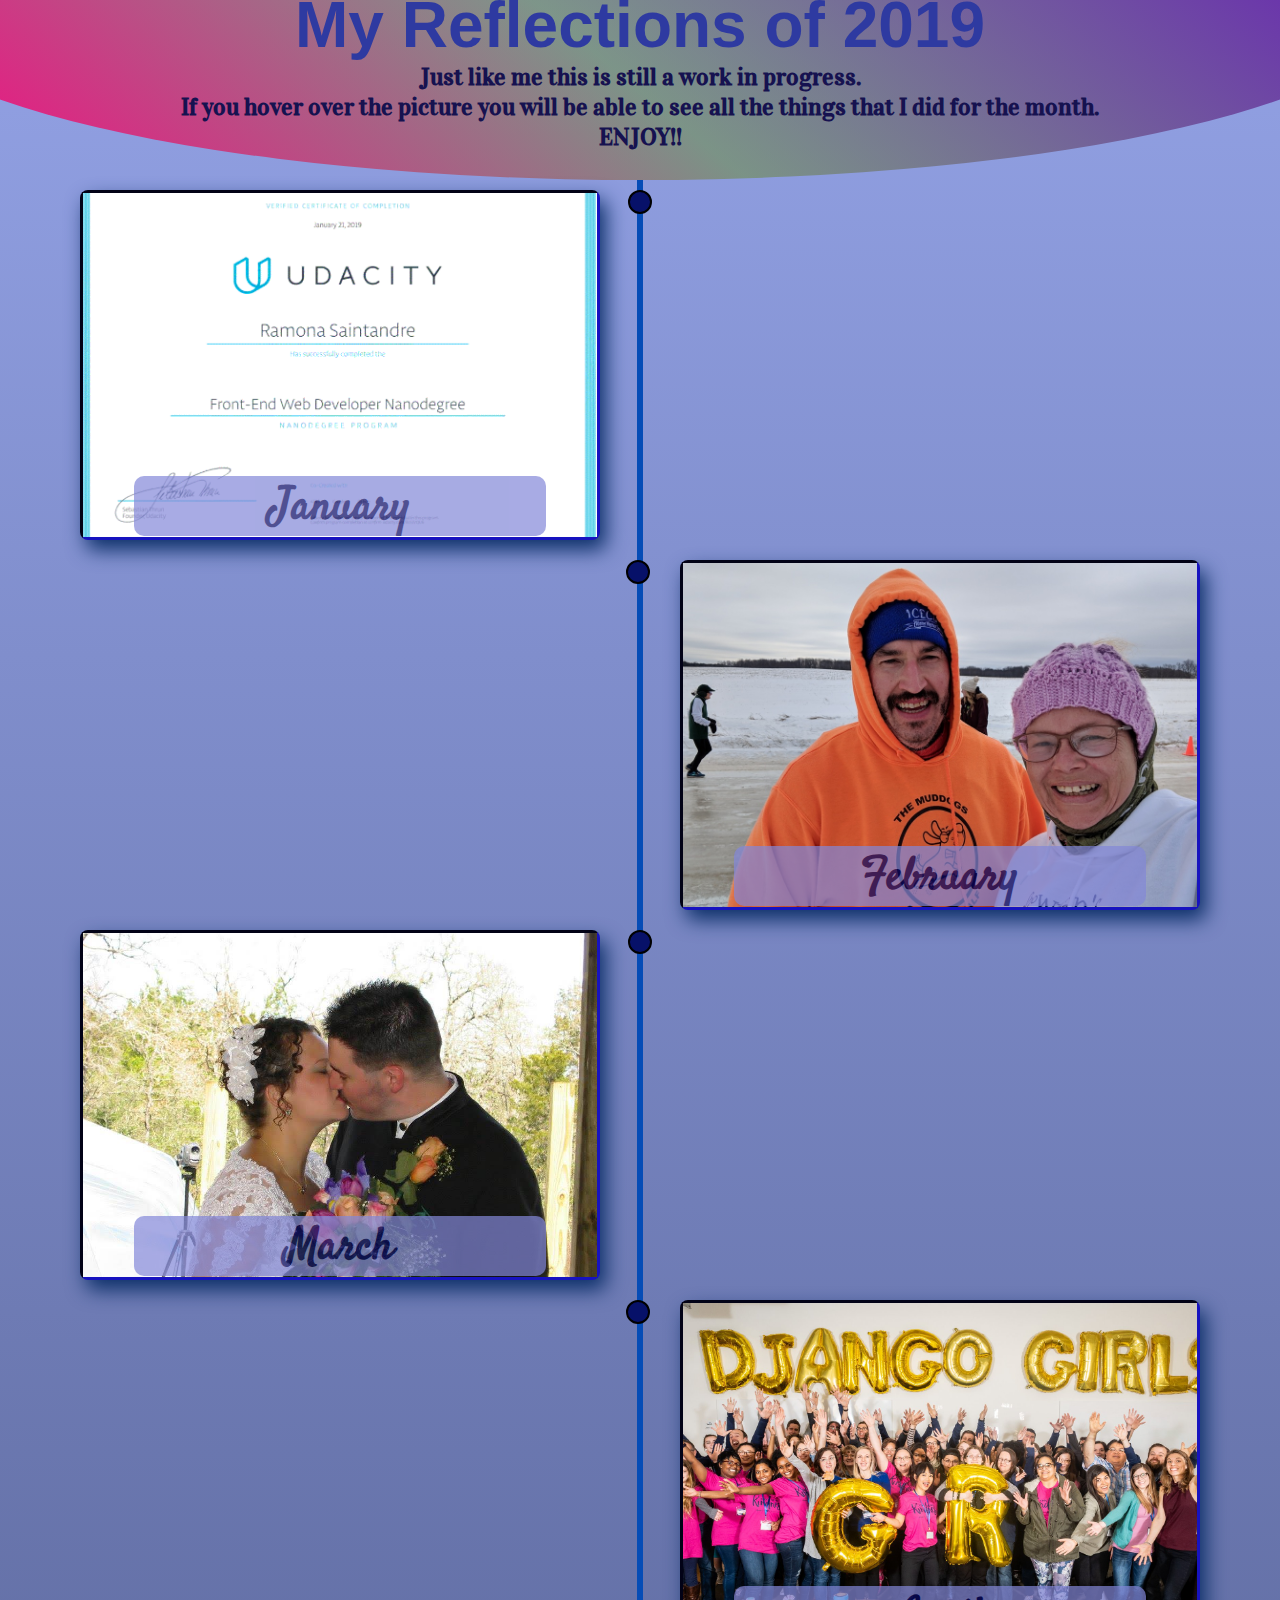
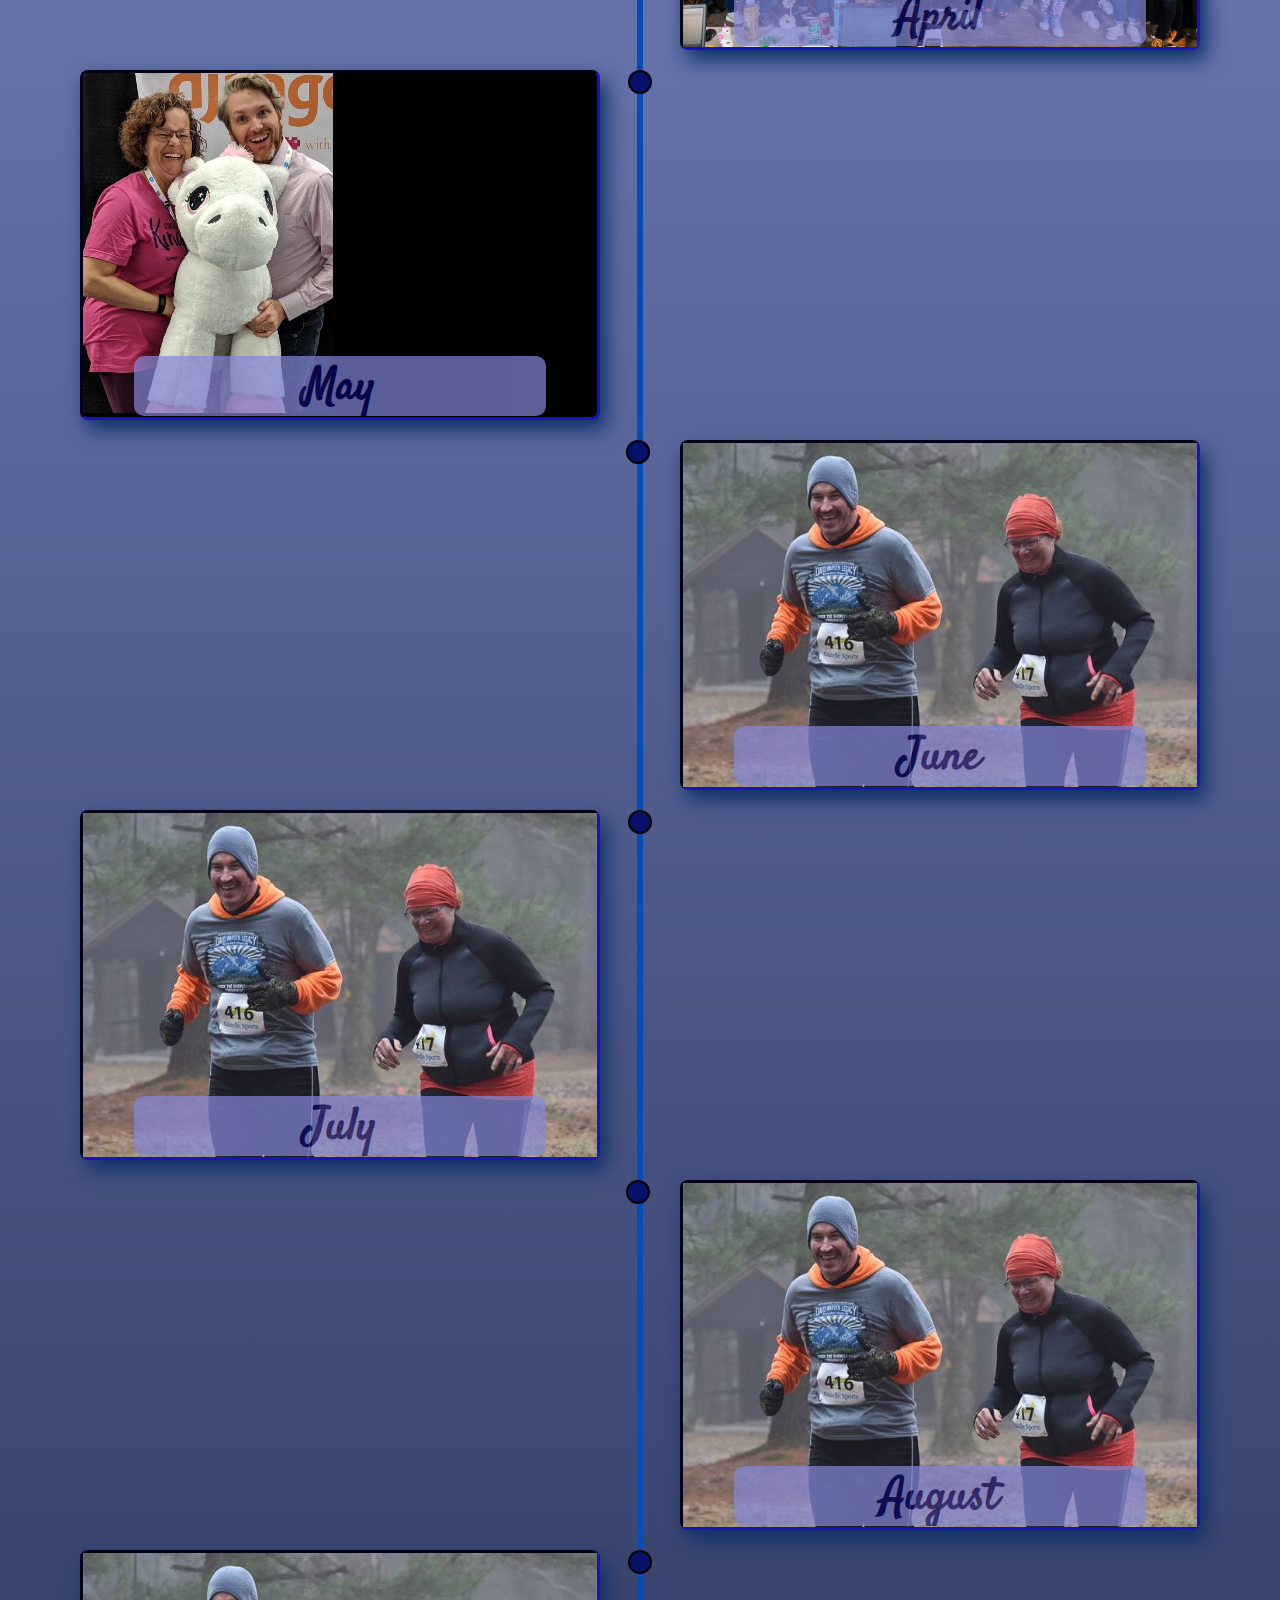
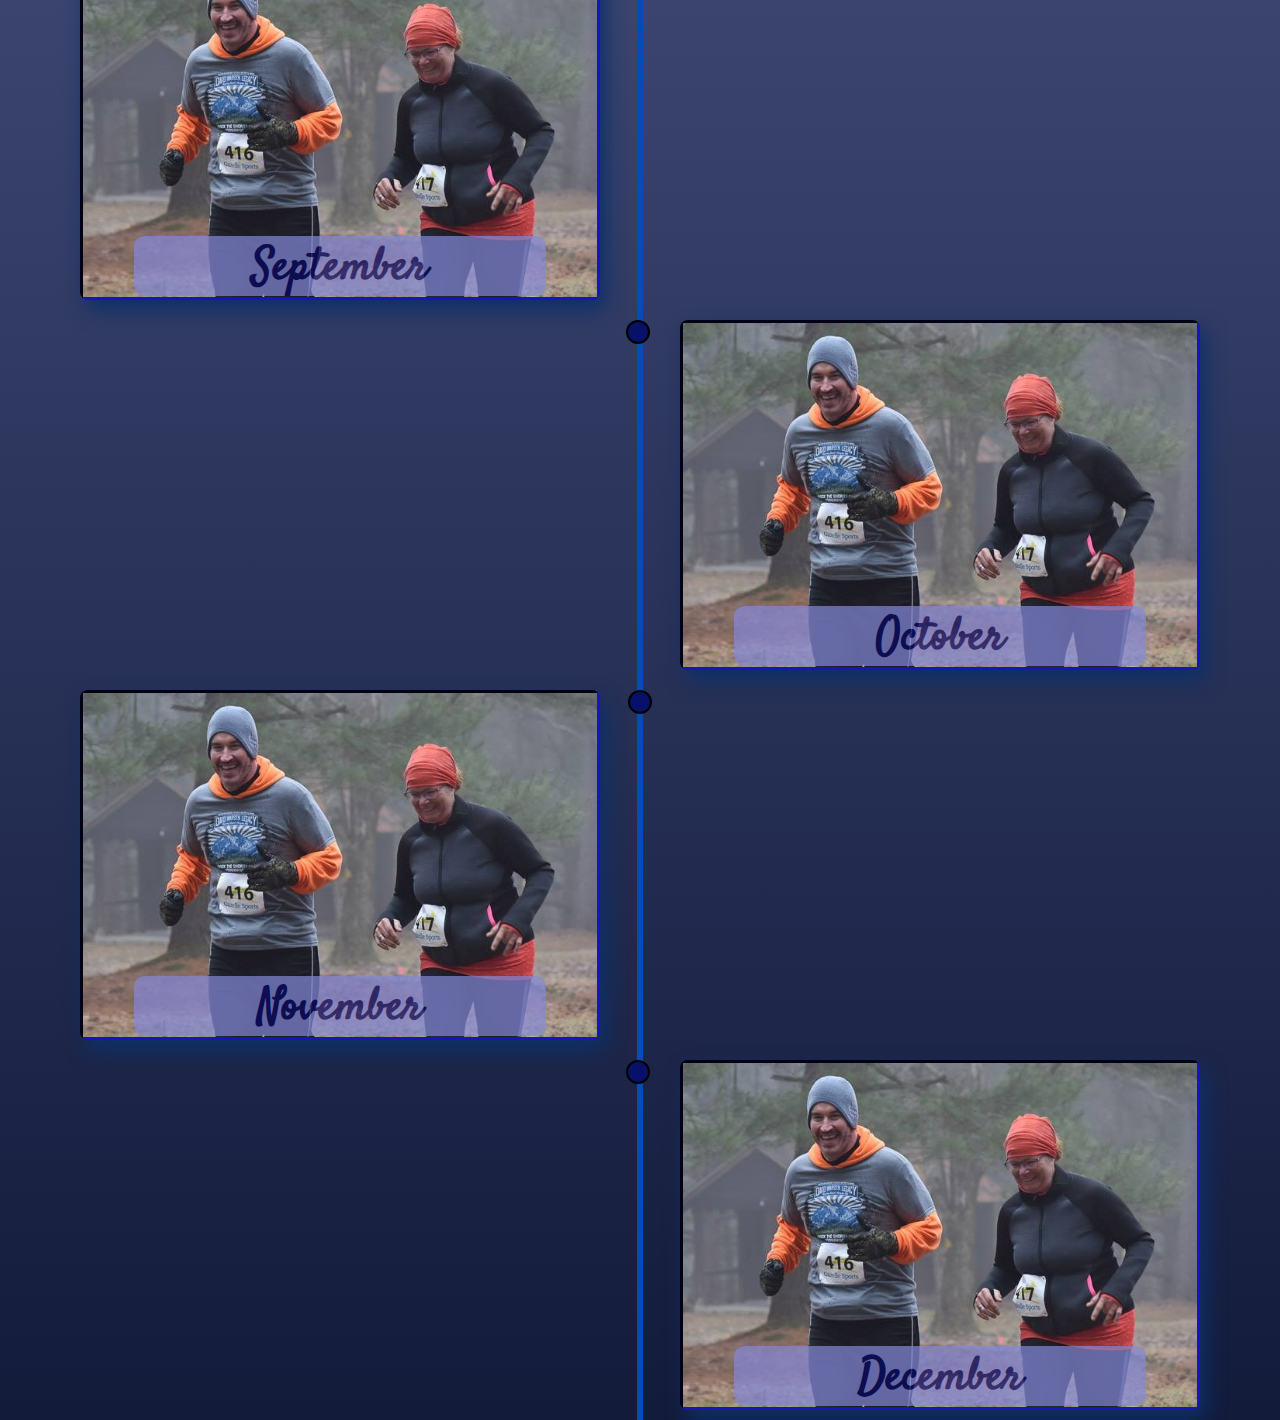
==== index.html @ 37e397d7 "added content thru mar, need to fix apr pic" ====
<!-- [CSS Timeline Design Tutorial csPoint](https://www.youtube.com/watch?v=Qz7tTywxoKM&feature=youtu.be&fbclid=IwAR1IthT26tjZKd-h116HShDqDt3ws7VbaL0emSIE6ZbVCEqi2fQOdbvrdcQ) 
[CSS Vertical Timeline Design | csPoint CSS Advanced Tutorial](https://www.youtube.com/watch?v=UzDi6QUYToE&feature=youtu.be&fbclid=IwAR2xh8fnI15J9OwI0dMhwOiLgCuE2OzXySvThI47Xkf0E3G3nwIlcS7JdDw)
[FCC timeline](https://guide.freecodecamp.org/javascript/tutorials/how-to-create-a-countdown-timer/)
[How TO - Timeline ](https://www.w3schools.com/howto/howto_css_timeline.asp)-->

<!DOCTYPE html>
<html lang="en">

<head>
    <meta charset="UTF-8">
    <meta name="viewport" content="width=device-width, initial-scale=1.0">
    <meta http-equiv="X-UA-Compatible" content="ie=edge">
    <link rel="stylesheet" href="style.css">
    <link href="https://fonts.googleapis.com/css?family=Abril+Fatface:regular" rel="stylesheet" /> <!-- Header/Title-->
    <link href="https://fonts.googleapis.com/css?family=Vidaloka:regular" rel="stylesheet" /> <!-- H2-->
    <link href="https://fonts.googleapis.com/css?family=Satisfy:regular" rel="stylesheet" /> <!-- paragraph body-->


    <title>Reflections of 2019</title>
</head>
<body>
    
    
        <section class='hdr'>
            <div class="hdr-cont">
            <h1>My Reflections of 2019</h1>
            <p>Just like me this is still a work in progress.<br>
            If you hover over the picture you will be able to see all the things that I did for the month. <br>
        ENJOY!!</p>
        </div> 
        </section>               
    

            


    <div class="timeline-container">
        <!-- timeline container-->

        <!-- january card -->
        <div class="left container">            
               
                <div class="box">
                    <div class="imgBox">
                        <img src="/images/udacityFENDnanodegree.GIF" alt="Udacity Nanodegree">
                    </div>
                    <div class="content">
                        <h2>January</h2><br>
                        <p class="details"> Started the year off with the coldest 10k I ever ran. <br>
                        Ended the month as a Udacity FEND Nanodegree recipient. </p>
                        <ul class="meetups">
                            <h3>Meetups</h3><br>
                            <li>Basic JS</li>
                            <li>Basic JS pt 2</li>
                            <li>Practical JavaScript machine learning</li>
                        </ul>
                    </div>
                </div>
            
        </div>


        <!-- February -->
        <div class="right container">
            <div class="box">
                <div class="imgBox">
                    <img src="/images/snowman2019.jpg" alt="snowman2019">
                </div>
                <div class="content">
                    <h2>February</h2>
                    <p class="details"> Got another 10k in this month. Training to complete my first marathon in 2020.
                        I also interviewed for a Udacity mentor position.
                        The weather was really bad up here. <br><br>
                        Kids actually went two weeks with no school. 
                        Which also meant that most of the meetups for the months, were also canceled.
                        Did give me some time to wind down, and start reflecting on what my next steps are since graduating Udacity.
                    </p>
                    <ul class="meetups">
                        <h3>Meetups</h3>
                        
                        
                    </ul>
                </div>
            </div>           
        </div>

        <!-- March container -->
        <div class="left container">
            <div class="box">
                <div class="imgBox">
                    <img src="/images/15years.jpg" alt="wedding pic">
                </div>
                <div class="content">
                    <h2>March</h2>
                    <p class="details"> Celebrating 15 years of marriage with a total, awesome and very patient man.
                        After doing a career seminar with Udacity on Developer Advocacy. 
                        I have decided that this is the career path that I am wanting to take. 
                        Did some research on this during the month of March, so that I could create a game plan.
                    </p>
                    <ul class="meetups">
                        <h3>Meetups</h3>
                        <li>Intermediate Git (Code with US)</li>
                        <li>Problem Solving in Software</li>
                        <li>How to get a developer job</li>
                        <li>Intro to Frontend Development ITC at Grand Circus</li>
                    </ul>
                </div>
            </div>         
        </div>

        <!-- April -->
        <div class="right container">
            <div class="box">
                <div class="imgBox">
                    <img src="/images/djangogirls2019 (1).jpg" alt="djangogirls 2019">
                </div>
                <div class="content">
                    <h2>April</h2>
                    <p class="details"> Lorem, ipsum dolor sit amet consectetur adipisicing elit. Nostrum quis hic
                        necessitatibus asperiores distinctio ab quod, ipsum debitis modi alias?</p>
                    <ul class="meetups">
                        <h3>Meetups</h3>
                        <li></li>
                        <li></li>
                        <li></li>
                    </ul>
                </div>
            </div>         
        </div>


        <!-- May -->
        <div class="left container">
            <div class="box">
                <div class="imgBox">
                    <img src="/images/pycon2019 (2).jpg" style ="width:250px; height:340px;align-items:center;" alt="Pycon 2019">
                </div>
                <div class="content">
                    <h2>May</h2>
                    <p class="details"> Lorem, ipsum dolor sit amet consectetur adipisicing elit. Nostrum quis hic
                        necessitatibus asperiores distinctio ab quod, ipsum debitis modi alias?</p>
                    <ul class="meetups">
                        <h3>Meetups</h3>
                        <li></li>
                        <li></li>
                        <li></li>
                    </ul>
                </div>
            </div>         
        </div>

        <!-- June -->

        <div class="right container">
            <div class="box">
                <div class="imgBox">
                    <img src="/images/yankeesprings2019.jpg" alt="">
                </div>
                <div class="content">
                    <h2>June</h2>
                    <p class="details"> Lorem, ipsum dolor sit amet consectetur adipisicing elit. Nostrum quis hic
                        necessitatibus asperiores distinctio ab quod, ipsum debitis modi alias?</p>
                    <ul class="meetups">
                        <h3>Meetups</h3>
                        <li></li>
                        <li></li>
                        <li></li>
                    </ul>
                </div>
            </div>         
        </div>

        <!-- July -->
        <div class="left container">
            <div class="box">
                <div class="imgBox">
                    <img src="/images/yankeesprings2019.jpg" alt="">
                </div>
                <div class="content">
                    <h2>July</h2>
                    <p class="details"> Lorem, ipsum dolor sit amet consectetur adipisicing elit. Nostrum quis hic
                        necessitatibus asperiores distinctio ab quod, ipsum debitis modi alias?</p>
                    <ul class="meetups">
                        <h3>Meetups</h3>
                        <li></li>
                        <li></li>
                        <li></li>
                    </ul>
                </div>
            </div>         
        </div>

        <!-- Aug -->
        <div class="right container">
            <div class="box">
                <div class="imgBox">
                    <img src="/images/yankeesprings2019.jpg" alt="">
                </div>
                <div class="content">
                    <h2>August</h2>
                    <p class="details"> Lorem, ipsum dolor sit amet consectetur adipisicing elit. Nostrum quis hic
                        necessitatibus asperiores distinctio ab quod, ipsum debitis modi alias?</p>
                    <ul class="meetups">
                        <h3>Meetups</h3>
                        <li></li>
                        <li></li>
                        <li></li>
                    </ul>
                </div>
            </div>         
        </div>

        <!-- September -->
        <div class="left container">
            <div class="box">
                <div class="imgBox">
                    <img src="/images/yankeesprings2019.jpg" alt="">
                </div>
                <div class="content">
                    <h2>September</h2>
                    <p class="details"> Lorem, ipsum dolor sit amet consectetur adipisicing elit. Nostrum quis hic
                        necessitatibus asperiores distinctio ab quod, ipsum debitis modi alias?</p>
                    <ul class="meetups">
                        <h3>Meetups</h3>
                        <li></li>
                        <li></li>
                        <li></li>
                    </ul>
                </div>
            </div>         
        </div>

        <!-- October -->
        <div class="right container">
            <div class="box">
                <div class="imgBox">
                    <img src="/images/yankeesprings2019.jpg" alt="">
                </div>
                <div class="content">
                    <h2>October</h2>
                    <p class="details"> Lorem, ipsum dolor sit amet consectetur adipisicing elit. Nostrum quis hic
                        necessitatibus asperiores distinctio ab quod, ipsum debitis modi alias?</p>
                    <ul class="meetups">
                        <h3>Meetups</h3>
                        <li></li>
                        <li></li>
                        <li></li>
                    </ul>
                </div>
            </div>         
        </div>

        <!-- November -->
        <div class="left container">
            <div class="box">
                <div class="imgBox">
                    <img src="/images/yankeesprings2019.jpg" alt="">
                </div>
                <div class="content">
                    <h2>November</h2>
                    <p class="details"> Lorem, ipsum dolor sit amet consectetur adipisicing elit. Nostrum quis hic
                        necessitatibus asperiores distinctio ab quod, ipsum debitis modi alias?</p>
                    <ul class="meetups">
                        <h3>Meetups</h3>
                        <li></li>
                        <li></li>
                        <li></li>
                    </ul>
                </div>
            </div>         
        </div>

        <!-- December -->

        <div class="right container">
            <div class="box">
                <div class="imgBox">
                    <img src="/images/yankeesprings2019.jpg" alt="">
                </div>
                <div class="content">
                    <h2>December</h2>
                    <p class="details"> Lorem, ipsum dolor sit amet consectetur adipisicing elit. Nostrum quis hic
                        necessitatibus asperiores distinctio ab quod, ipsum debitis modi alias?</p>
                    <ul class="meetups">
                        <h3>Meetups</h3>
                        <li></li>
                        <li></li>
                        <li></li>
                    </ul>
                </div>
            </div>         
        </div>

    </div> <!-- container closing -->

</body>

</html>
---- style.css ----
* {
  box-sizing: border-box;
  margin: 0;
  padding: 0;
  font-family: sans-serif;
}

body {
  height: 100%;
  background-color: #121361;
  background-image: repeating-linear-gradient(rgb(146, 161, 228), rgb(19, 27, 59));
}


section {
  position: relative;
  width: 100%;
  height: 20vh;
  display: flex;
  justify-content: center;
  align-items: center;
  overflow: hidden;
}

section::before {
  content: '';
  position: absolute;
  top: 0;
  left: 0;
  width: 100%;
  height: 100%;
  background: linear-gradient(45deg, #ff0081, #6827, #6827b0);
  border-radius: 0 0 50% 50%/0 0 100% 100%;
  transform: scaleX(1.2);
}

section .hdr-cont {
  position: relative;
  z-index: 1;
  margin: 0 auto;
  text-align: center;

}

section .hdr-cont h1 {
  margin: 0;
  margin-top: 20px;
  padding: 0;
  color: rgb(46, 58, 161);
  font-size: 4em;
}

section .hdr-cont p {
  COLOR: rgb(22, 18, 80);
  padding-bottom: 60px;
  font-size: 1.5rem;
  font-family: 'Vidaloka', sans-serif;
  text-align: center;  
 font-weight: bolder;
}

h1 {
  font-family: "Abril", sans-serif;
  color: rgb(99, 106, 128);
  font-size: 5rem;
}

h2 {
  font-family: "Satisfy", sans-serif;
  text-align: center;
  font-size: 3rem;
  color: rgb(7, 7, 100);
}

h3 {
  font-family: "Vidaloka", sans-serif;
  font-size: 2rem;
  text-align: center;
  color: rgb(7, 7, 100);
}

li {
  font-family: "Vidaloka", sans-serif;
  font-size: 1.2rem;
  text-decoration: none;
  list-style: none;
  text-align: center;
  color: rgb(36, 36, 126);
}

.timeline-container {
  position: relative;
  max-width: 1200px;
  margin: 0 auto;
  /* top: 1em; */
}

.timeline-container::after {
  content: '';
  position: absolute;
  width: 6px;
  background-color: rgb(5, 76, 182);
  top: 0;
  bottom: 0;
  left: 50%;
  margin-left: -3px;
}

/* Container around content */
.container {
  padding: 10px 40px;
  position: relative;
  background-color: inherit;
  width: 50%;
  display: flex;
}

/* The circles on the timeline */
.container::after {
  content: '';
  position: absolute;
  width: 20px;
  height: 20px;
  right: -12px;
  background-color: rgb(7, 17, 105);
  border: 4px solid #FF9F55;
  top: 10px;
  border-radius: 50%;
  z-index: 1;
  border: 2px solid black;
}

/* Place the container to the left */
.left {
  left: 0;
}

/* Place the container to the right */
.right {
  left: 50%;

}

/* Fix the circle for containers on the right side */

.right::after {
  left: -14px;
}


/* configuring the box popup */
.box {
  position: relative;
  width: 550px;
  height: 350px;
  background: #000;
  box-shadow: 6px 10px 20px #0d3069;
  border: 3px solid rgb(13, 11, 107);
  border-radius: 8px;
  border-style: inset;
}

.box .imgBox {
  position: relative;
  top: 0;
  left: 0;
  width: 100%;
  height: 100%;
}

.box .imgBox img {
  position: relative;
  top: 0;
  left: 0;
  width: 100%;
  height: 100%;
  object-fit: cover;
  transition: 0.5s;

}

.box:hover .imgBox img {
  opacity: 0;

}

.box .content {
  position: absolute;
  bottom: 1px;
  left: 10%;

  width: 80%;
  height: 60px;
  background: rgb(131, 136, 216);
  transition: 0.5s;
  overflow: hidden;
  box-sizing: border-box;
  border-radius: 10px;
  opacity: .7;
}

.box:hover .content {
  height: 100%;
  width: 100%;
  bottom: 0;
  left: 0;
}

.box .content h3 {
  margin: 0;
  padding: 0;
  font-size: 25px;
  text-align: center;
  font-size: 2rem;
}

.box .content h2 {
  margin: 0;
  padding: 0;
  font-size: 45px;
  text-align: center;
}

.box .content p {
  margin: 3px 10px 0 7px;
  padding: 0;
  opacity: 0;
  /* transition: 0,5s; */
  text-align: justify;
  text-align: center;
  font-size:20px;
}


.box:hover .content p {
  opacity: 1;
  transition-delay: 0.5s;
  font-family: "Vidaloka", sans-serif;
  font-size: 1.2rem; 
  text-align: center;
  color: rgb(36, 36, 126);

}

/* media queries */
@media(max-width:667px) {
  .timeline-container {
    width: 100%;
  }

  .timeline-container::after {
    top: -18px;
    left: 15px;
    background-color: rgb(175, 211, 46);
  }

  .container::after {
    top: -14px;
    left: 16px;
  }

  section {
    position: relative;
    width: 100%;
    height: 25vh;
    display: flex;
    justify-content: center;
    align-items: center;
    overflow: hidden;
  }
  section .hdr-cont h1 {
    margin-top:0;
    padding: 0;
    color: rgb(46, 58, 161);
    font-size: 15px;
    
  }

  section .hdr-cont p {
    COLOR: rgb(22, 18, 80);
    padding-bottom: 60px;
    font-size: .5em;
    font-family: 'Satify', sans-serif;
    text-align: center;
  }

  .box {
    position: relative;
    width: 550px;
    height: 350px;
    background: #000;
    box-shadow: 6px 10px 20px #0d3069;
    border: 3px solid rgb(11, 221, 74);
    border-radius: 8px;
    border-style: inset;
  }

  .box .imgBox {
    position: relative;
    top: 0;
    left: 0;
    width: 100%;
    height: 100%;
  }
}
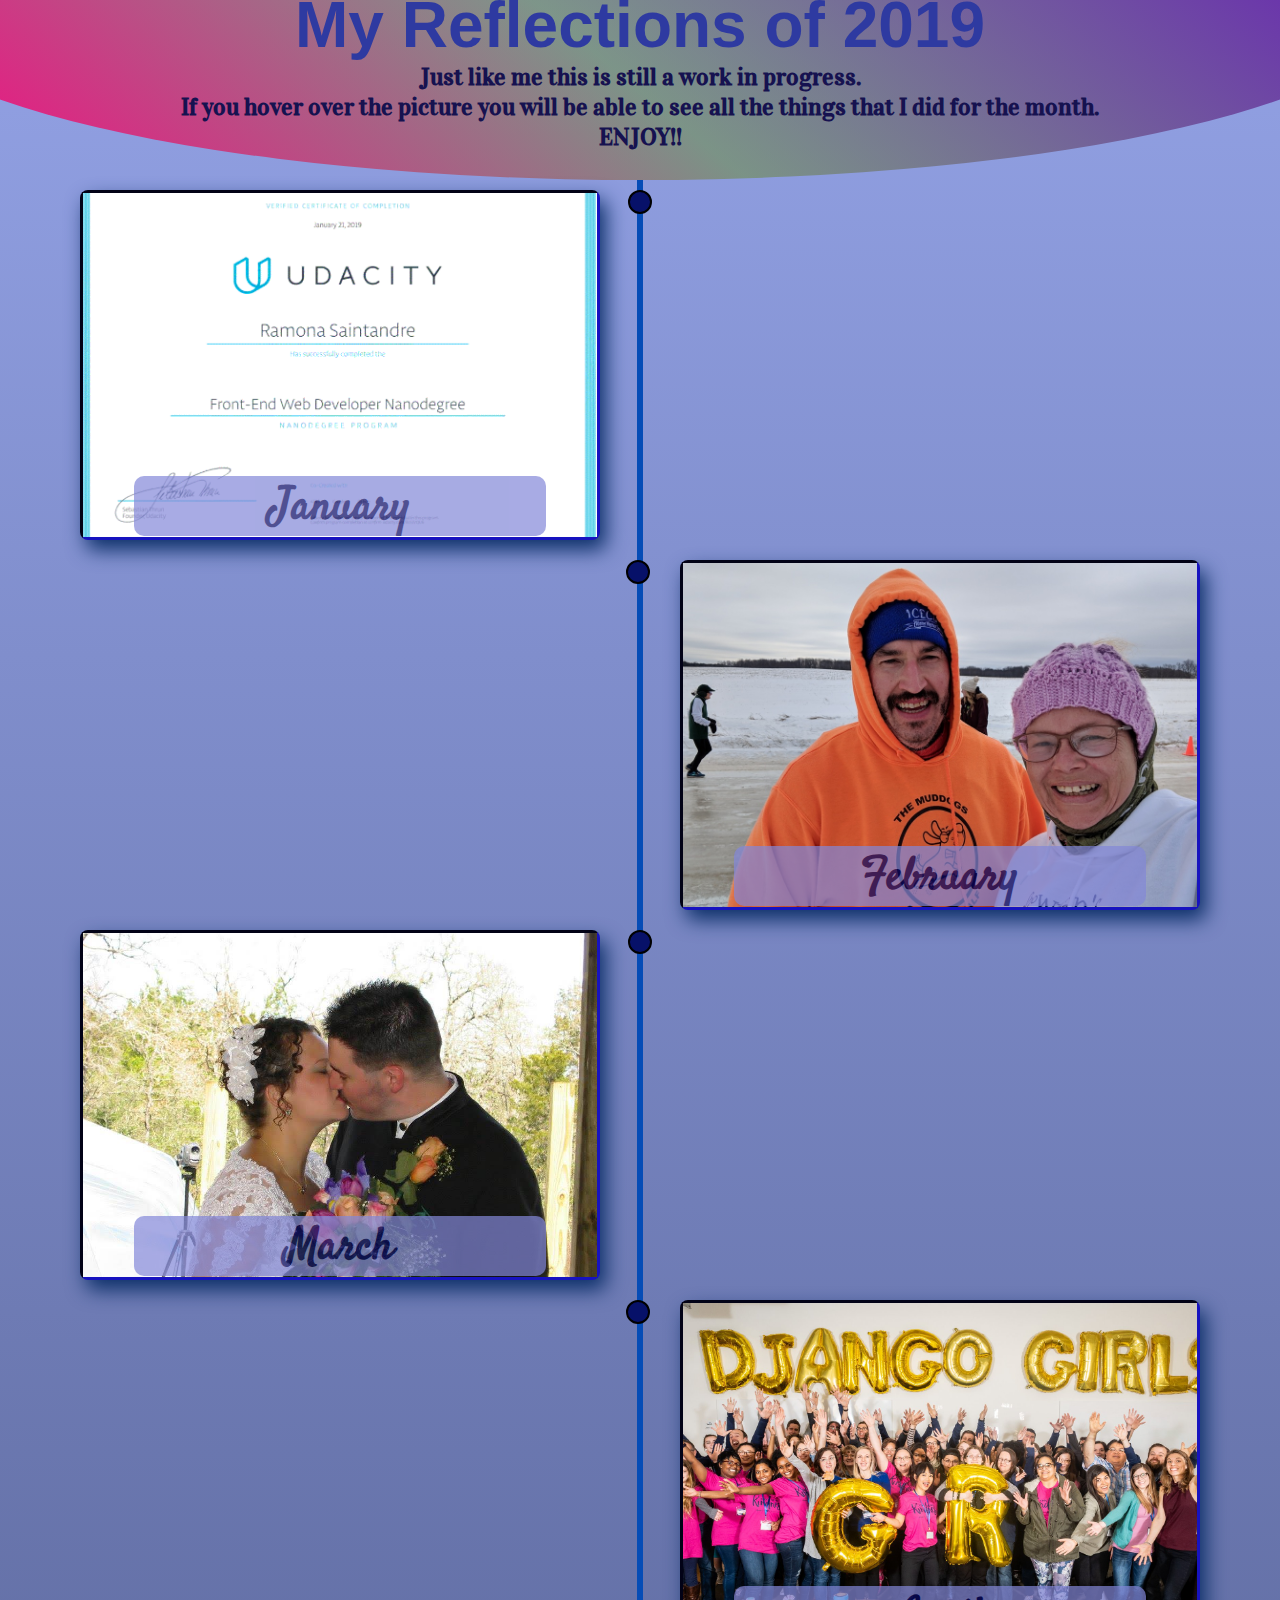
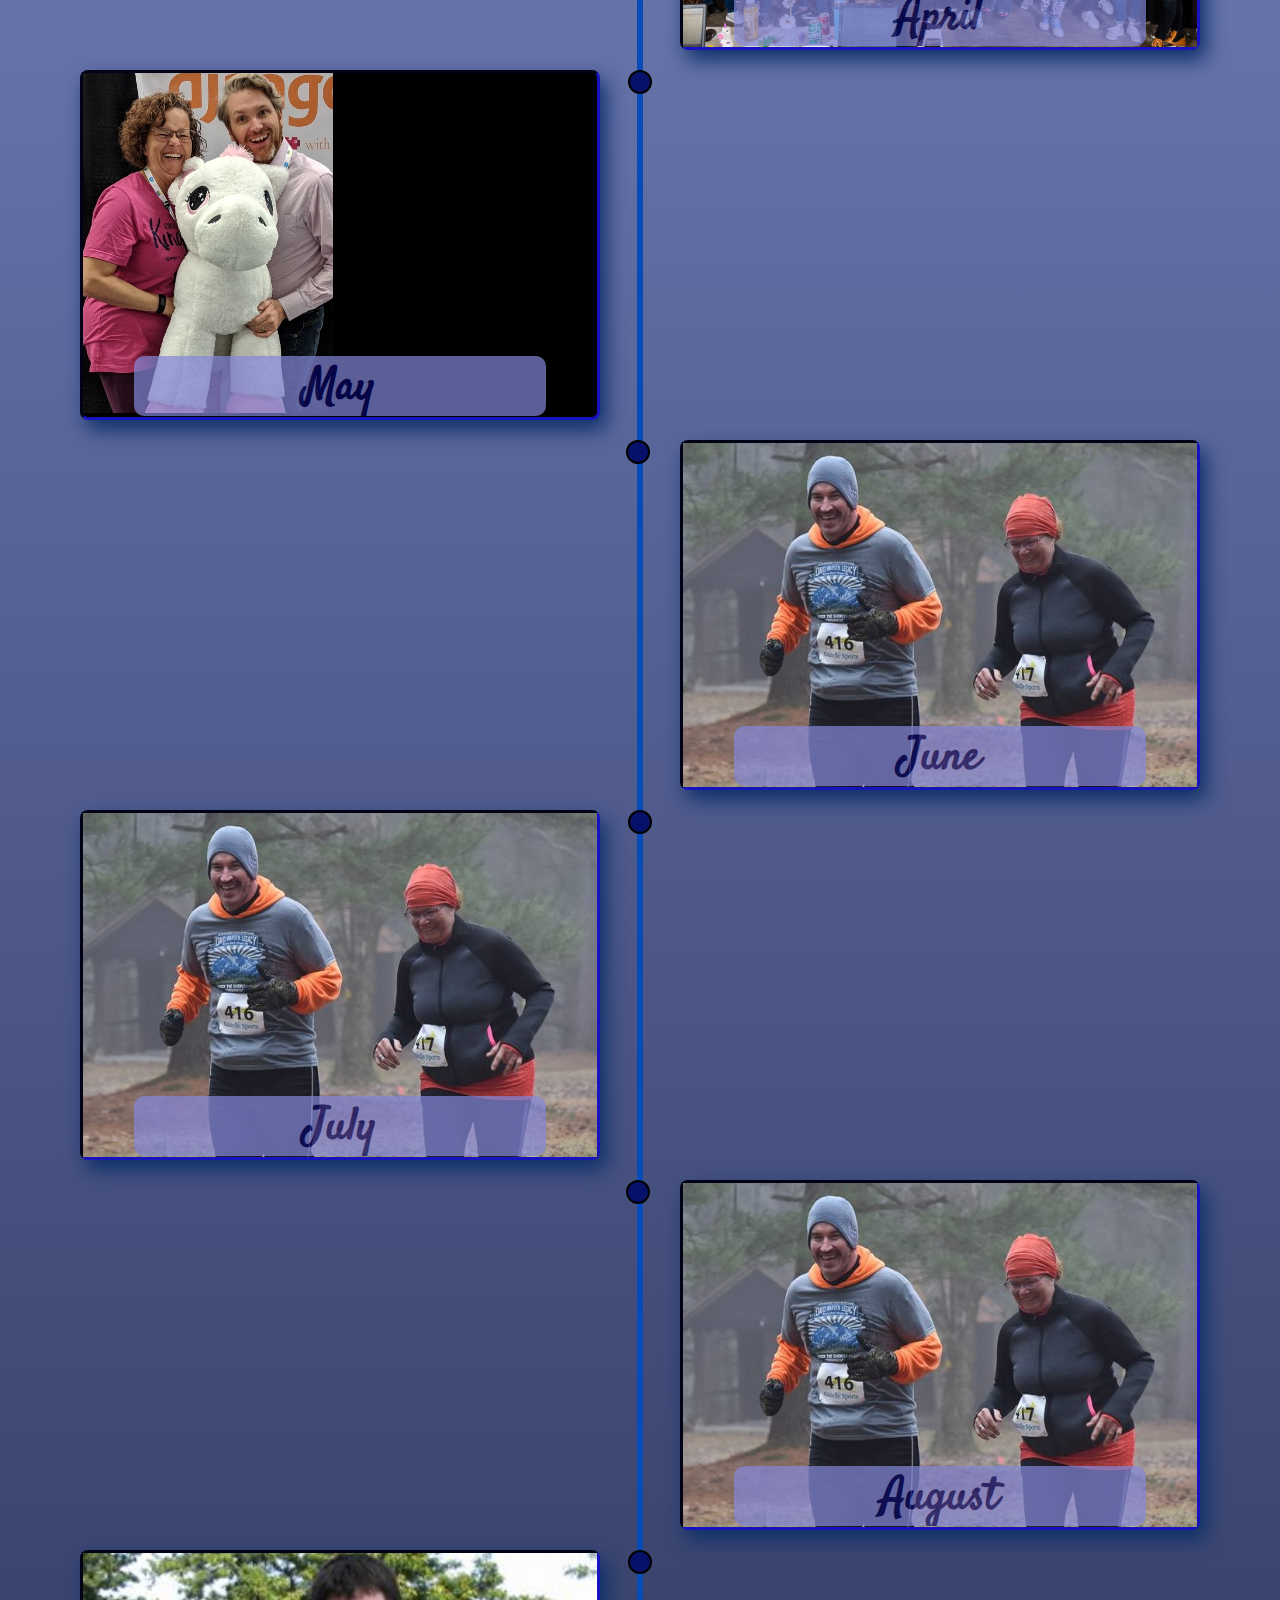
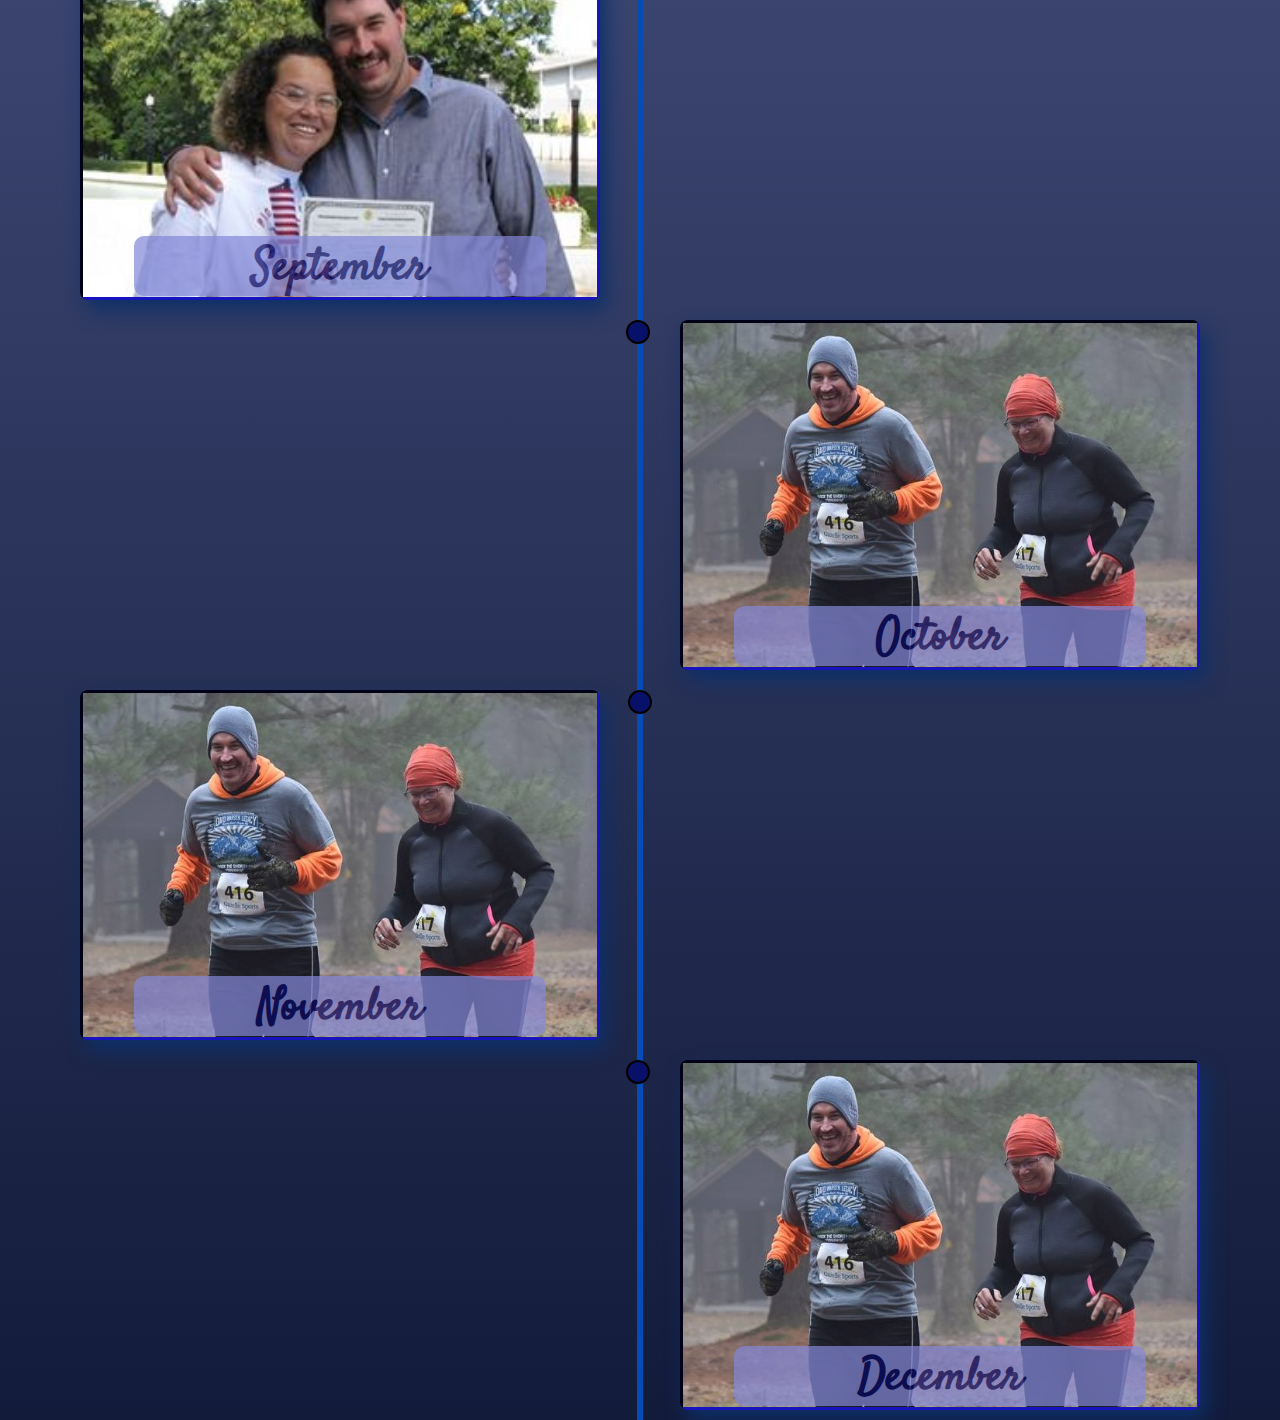
==== commit 4eda1762: "updated sept, need to finish it" ====
--- a/index.html
+++ b/index.html
@@ -18,45 +18,46 @@
 
     <title>Reflections of 2019</title>
 </head>
+
 <body>
-    
-    
-        <section class='hdr'>
-            <div class="hdr-cont">
+
+
+    <section class='hdr'>
+        <div class="hdr-cont">
             <h1>My Reflections of 2019</h1>
             <p>Just like me this is still a work in progress.<br>
-            If you hover over the picture you will be able to see all the things that I did for the month. <br>
-        ENJOY!!</p>
-        </div> 
-        </section>               
-    
-
-            
+                If you hover over the picture you will be able to see all the things that I did for the month. <br>
+                ENJOY!!</p>
+        </div>
+    </section>
+
+
+
 
 
     <div class="timeline-container">
         <!-- timeline container-->
 
         <!-- january card -->
-        <div class="left container">            
-               
-                <div class="box">
-                    <div class="imgBox">
-                        <img src="/images/udacityFENDnanodegree.GIF" alt="Udacity Nanodegree">
-                    </div>
-                    <div class="content">
-                        <h2>January</h2><br>
-                        <p class="details"> Started the year off with the coldest 10k I ever ran. <br>
+        <div class="left container">
+
+            <div class="box">
+                <div class="imgBox">
+                    <img src="/images/udacityFENDnanodegree.GIF" alt="Udacity Nanodegree">
+                </div>
+                <div class="content">
+                    <h2>January</h2><br>
+                    <p class="details"> Started the year off with the coldest 10k I ever ran. <br>
                         Ended the month as a Udacity FEND Nanodegree recipient. </p>
-                        <ul class="meetups">
-                            <h3>Meetups</h3><br>
-                            <li>Basic JS</li>
-                            <li>Basic JS pt 2</li>
-                            <li>Practical JavaScript machine learning</li>
-                        </ul>
-                    </div>
-                </div>
-            
+                    <ul class="meetups">
+                        <h3>Meetups</h3><br>
+                        <li>Basic JS</li>
+                        <li>Basic JS pt 2</li>
+                        <li>Practical JavaScript machine learning</li>
+                    </ul>
+                </div>
+            </div>
+
         </div>
 
 
@@ -71,17 +72,18 @@
                     <p class="details"> Got another 10k in this month. Training to complete my first marathon in 2020.
                         I also interviewed for a Udacity mentor position.
                         The weather was really bad up here. <br><br>
-                        Kids actually went two weeks with no school. 
+                        Kids actually went two weeks with no school, and we went 10 days without electricty.
                         Which also meant that most of the meetups for the months, were also canceled.
-                        Did give me some time to wind down, and start reflecting on what my next steps are since graduating Udacity.
-                    </p>
-                    <ul class="meetups">
-                        <h3>Meetups</h3>
-                        
-                        
-                    </ul>
-                </div>
-            </div>           
+                        Did give me some time to wind down, and start reflecting on what my next steps are since
+                        graduating Udacity.
+                    </p>
+                    <ul class="meetups">
+                        <h3>Meetups</h3>
+
+
+                    </ul>
+                </div>
+            </div>
         </div>
 
         <!-- March container -->
@@ -93,8 +95,8 @@
                 <div class="content">
                     <h2>March</h2>
                     <p class="details"> Celebrating 15 years of marriage with a total, awesome and very patient man.
-                        After doing a career seminar with Udacity on Developer Advocacy. 
-                        I have decided that this is the career path that I am wanting to take. 
+                        After doing a career seminar with Udacity on Developer Advocacy.
+                        I have decided that this is the career path that I am wanting to take.
                         Did some research on this during the month of March, so that I could create a game plan.
                     </p>
                     <ul class="meetups">
@@ -105,7 +107,7 @@
                         <li>Intro to Frontend Development ITC at Grand Circus</li>
                     </ul>
                 </div>
-            </div>         
+            </div>
         </div>
 
         <!-- April -->
@@ -116,16 +118,18 @@
                 </div>
                 <div class="content">
                     <h2>April</h2>
-                    <p class="details"> Lorem, ipsum dolor sit amet consectetur adipisicing elit. Nostrum quis hic
-                        necessitatibus asperiores distinctio ab quod, ipsum debitis modi alias?</p>
-                    <ul class="meetups">
-                        <h3>Meetups</h3>
-                        <li></li>
-                        <li></li>
-                        <li></li>
-                    </ul>
-                </div>
-            </div>         
+                    <p class="details"> Continuing my research into Developer Relations/advocacy. Attended Django Girls workshop.
+                        I was asked if I would like to represent PyLadies at PyCon2019. 
+                    </p>
+                    <ul class="meetups">
+                        <h3>Meetups</h3>
+                        <li>12 skills every Rookie Programmer needs</li>
+                        <li>An overview of Git</li>
+                        <li>Pyladies coffee and code</li>
+                        <li>Django Girls workshop</li>
+                    </ul>
+                </div>
+            </div>
         </div>
 
 
@@ -133,20 +137,27 @@
         <div class="left container">
             <div class="box">
                 <div class="imgBox">
-                    <img src="/images/pycon2019 (2).jpg" style ="width:250px; height:340px;align-items:center;" alt="Pycon 2019">
+                    <img src="/images/pycon2019.jpg" style="width:250px; height:340px;align-items:center;"
+                        alt="Pycon 2019">
                 </div>
                 <div class="content">
                     <h2>May</h2>
-                    <p class="details"> Lorem, ipsum dolor sit amet consectetur adipisicing elit. Nostrum quis hic
-                        necessitatibus asperiores distinctio ab quod, ipsum debitis modi alias?</p>
-                    <ul class="meetups">
-                        <h3>Meetups</h3>
-                        <li></li>
-                        <li></li>
-                        <li></li>
-                    </ul>
-                </div>
-            </div>         
+                    <p class="details"> Not only did I attend my first ever Tech Conference, but I attend my first ever developer conference. 
+                        a whole week in Cleveland learning everything about Python.                     
+                        Got to talk with the both the Google and Microsoft Developer Adovocacy Team. 
+                        Aquired alot of good information.  I ended the month attending another conference with my grandaugther
+                        Brooklynn. 
+                        Got to hang out with Beau Carnes<!--https://www.linkedin.com/in/beau-carnes/-->, from freecodecamp. 
+                        Meet Choloe Condon<!--https://www.linkedin.com/in/chloecondon/--> - Senior Cloud Advocate for Microsoft, and Nicole Scheffler from Cisco.<!-- https://www.linkedin.com/in/nicole/  -->
+                    </p>
+                    <ul class="meetups">
+                        <h3>Meetups</h3>
+                        <li>Building a React from the ground(BootStrap)</li> 
+                        <li>Mother/Daughter coding with Brooklynn</li>
+                        <li>Beer City Code with Brooklynn.</li>                       
+                    </ul>
+                </div>
+            </div>
         </div>
 
         <!-- June -->
@@ -158,16 +169,15 @@
                 </div>
                 <div class="content">
                     <h2>June</h2>
-                    <p class="details"> Lorem, ipsum dolor sit amet consectetur adipisicing elit. Nostrum quis hic
-                        necessitatibus asperiores distinctio ab quod, ipsum debitis modi alias?</p>
-                    <ul class="meetups">
-                        <h3>Meetups</h3>
-                        <li></li>
-                        <li></li>
-                        <li></li>
-                    </ul>
-                </div>
-            </div>         
+                    <p class="details"> Did a mudrun with the grandkids, it was their first ever. 
+                        I started the Google Cloud Certification Challenge with Juwana, getting ready for the Bertlsmann challenge in 
+                        November from Udacity.</p>
+                    <ul class="meetups">
+                        <h3>Meetups</h3>
+                        <li>Intro to SQL</li>                        
+                    </ul>
+                </div>
+            </div>
         </div>
 
         <!-- July -->
@@ -187,7 +197,7 @@
                         <li></li>
                     </ul>
                 </div>
-            </div>         
+            </div>
         </div>
 
         <!-- Aug -->
@@ -207,27 +217,28 @@
                         <li></li>
                     </ul>
                 </div>
-            </div>         
+            </div>
         </div>
 
         <!-- September -->
         <div class="left container">
             <div class="box">
                 <div class="imgBox">
-                    <img src="/images/yankeesprings2019.jpg" alt="">
+                    <img src="/images/citzenship15yrs.jpg" alt="">
                 </div>
                 <div class="content">
                     <h2>September</h2>
-                    <p class="details"> Lorem, ipsum dolor sit amet consectetur adipisicing elit. Nostrum quis hic
-                        necessitatibus asperiores distinctio ab quod, ipsum debitis modi alias?</p>
-                    <ul class="meetups">
-                        <h3>Meetups</h3>
-                        <li></li>
-                        <li></li>
-                        <li></li>
-                    </ul>
-                </div>
-            </div>         
+                    <p class="details"> 10 years ago this month I became a United States Citizen. I can truly say this is one of my most proudest accomplishments of my life.
+                        
+                    </p>
+                    <ul class="meetups">
+                        <h3>Meetups</h3>
+                        <li></li>
+                        <li></li>
+                        <li></li>
+                    </ul>
+                </div>
+            </div>
         </div>
 
         <!-- October -->
@@ -247,7 +258,7 @@
                         <li></li>
                     </ul>
                 </div>
-            </div>         
+            </div>
         </div>
 
         <!-- November -->
@@ -267,7 +278,7 @@
                         <li></li>
                     </ul>
                 </div>
-            </div>         
+            </div>
         </div>
 
         <!-- December -->
@@ -288,7 +299,7 @@
                         <li></li>
                     </ul>
                 </div>
-            </div>         
+            </div>
         </div>
 
     </div> <!-- container closing -->
--- a/style.css
+++ b/style.css
@@ -302,4 +302,5 @@
     width: 100%;
     height: 100%;
   }
-}+}
+/* https://www.w3schools.com/howto/howto_css_timeline.asp */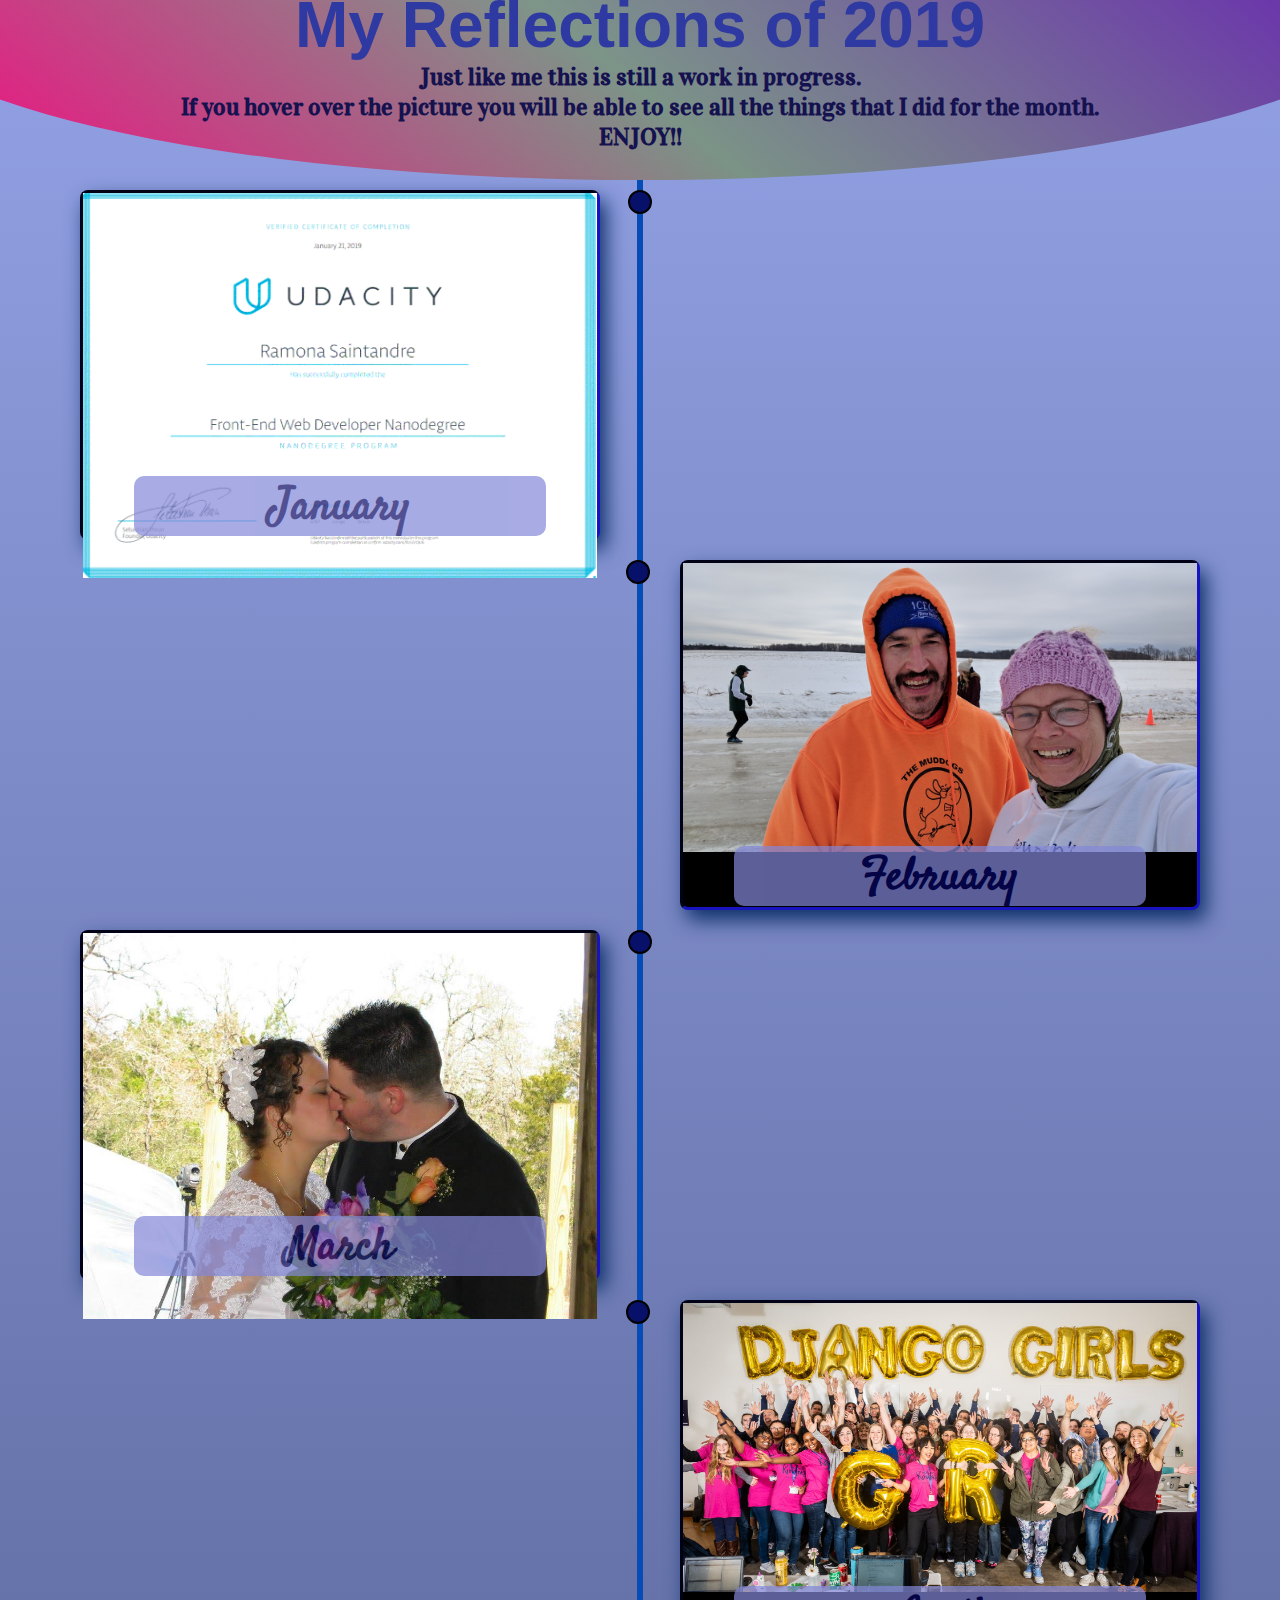
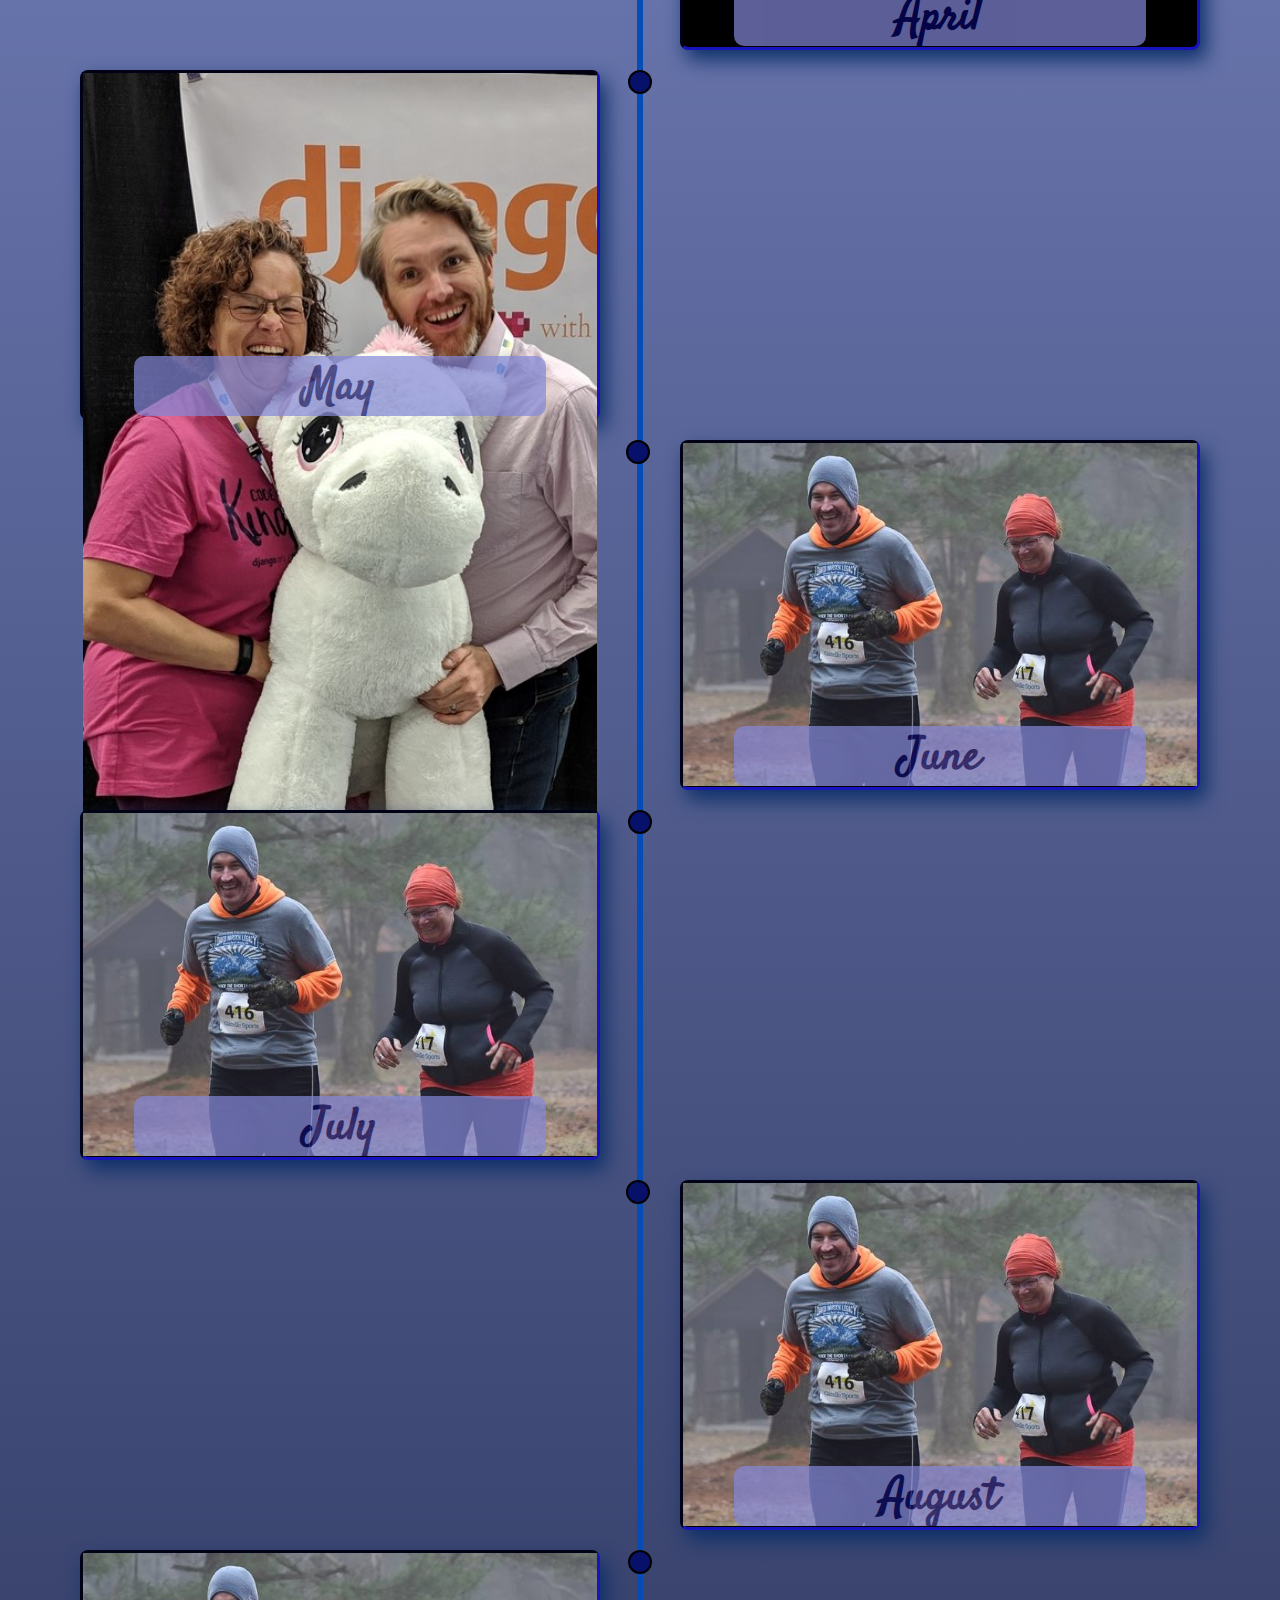
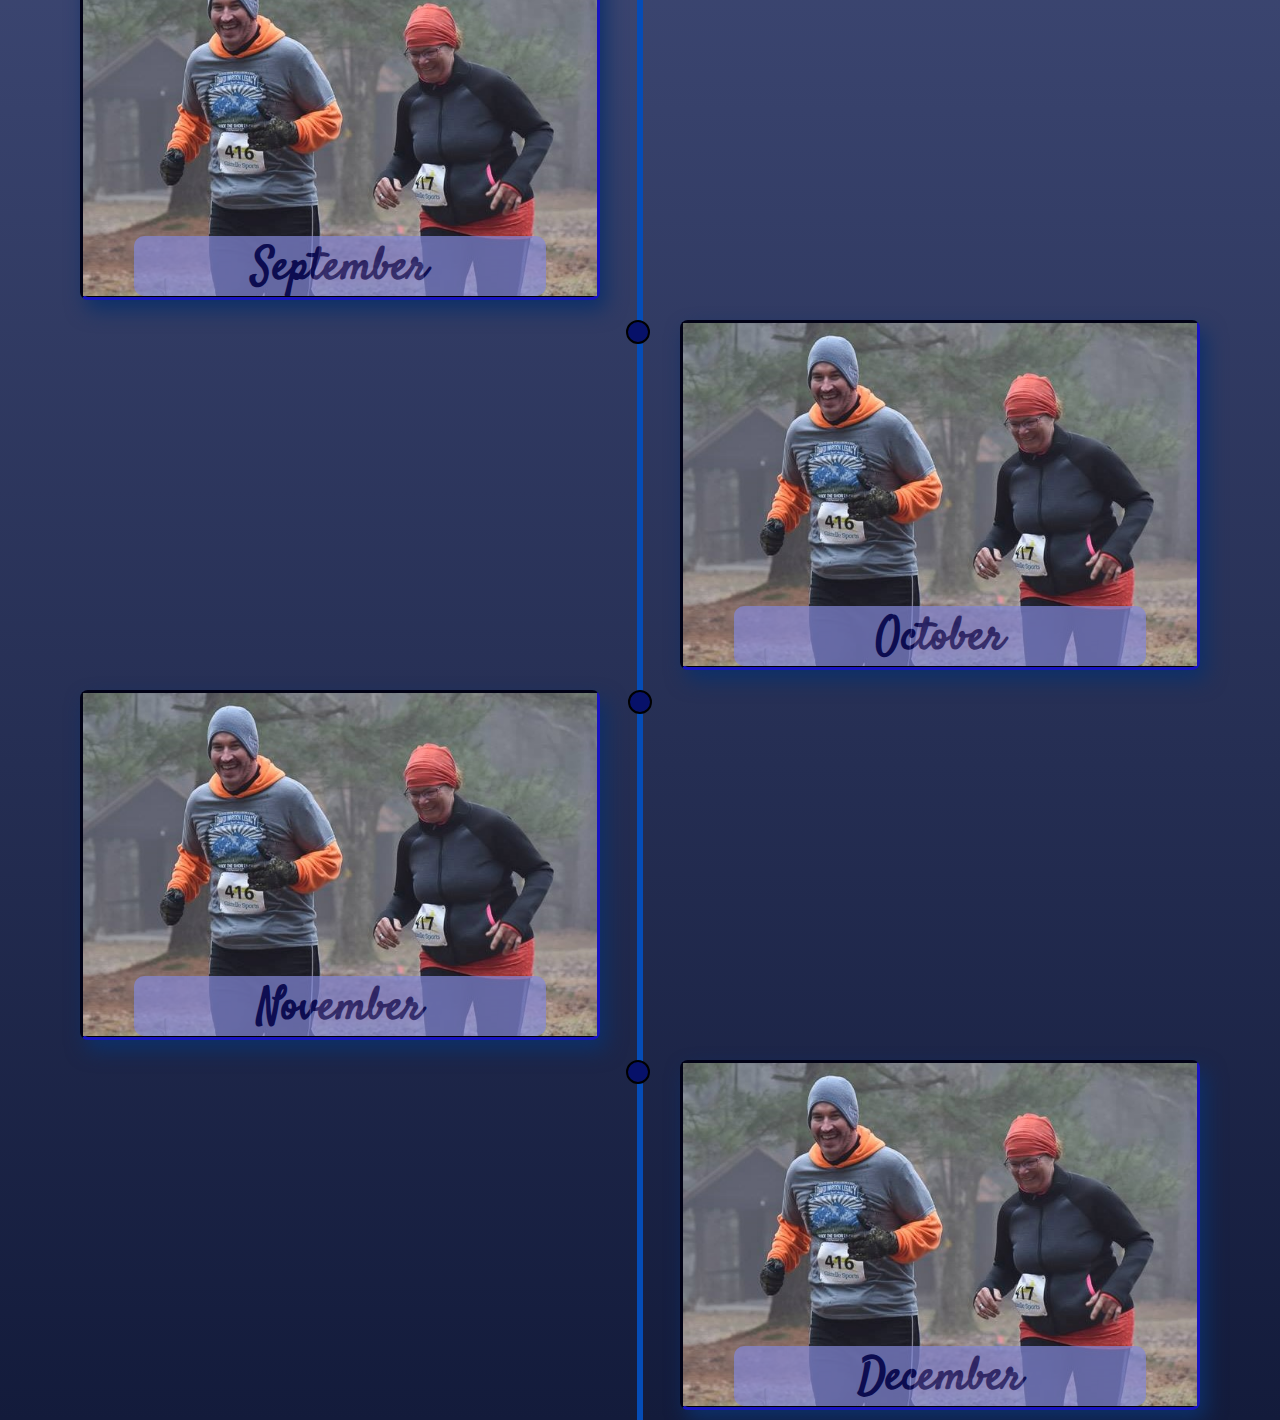
==== commit 3f8c1788: "working on mediaqueries branch" ====
--- a/index.html
+++ b/index.html
@@ -18,46 +18,45 @@
 
     <title>Reflections of 2019</title>
 </head>
-
 <body>
-
-
-    <section class='hdr'>
-        <div class="hdr-cont">
+    
+    
+        <section class='hdr'>
+            <div class="hdr-cont">
             <h1>My Reflections of 2019</h1>
             <p>Just like me this is still a work in progress.<br>
-                If you hover over the picture you will be able to see all the things that I did for the month. <br>
-                ENJOY!!</p>
-        </div>
-    </section>
-
-
-
+            If you hover over the picture you will be able to see all the things that I did for the month. <br>
+        ENJOY!!</p>
+        </div> 
+        </section>               
+    
+
+            
 
 
     <div class="timeline-container">
         <!-- timeline container-->
 
         <!-- january card -->
-        <div class="left container">
-
-            <div class="box">
-                <div class="imgBox">
-                    <img src="/images/udacityFENDnanodegree.GIF" alt="Udacity Nanodegree">
-                </div>
-                <div class="content">
-                    <h2>January</h2><br>
-                    <p class="details"> Started the year off with the coldest 10k I ever ran. <br>
+        <div class="left container">            
+               
+                <div class="box">
+                    <div class="imgBox">
+                        <img src="/images/udacityFENDnanodegree.GIF" alt="Udacity Nanodegree">
+                    </div>
+                    <div class="content">
+                        <h2>January</h2><br>
+                        <p class="details"> Started the year off with the coldest 10k I ever ran. <br>
                         Ended the month as a Udacity FEND Nanodegree recipient. </p>
-                    <ul class="meetups">
-                        <h3>Meetups</h3><br>
-                        <li>Basic JS</li>
-                        <li>Basic JS pt 2</li>
-                        <li>Practical JavaScript machine learning</li>
-                    </ul>
-                </div>
-            </div>
-
+                        <ul class="meetups">
+                            <h3>Meetups</h3><br>
+                            <li>Basic JS</li>
+                            <li>Basic JS pt 2</li>
+                            <li>Practical JavaScript machine learning</li>
+                        </ul>
+                    </div>
+                </div>
+            
         </div>
 
 
@@ -72,18 +71,17 @@
                     <p class="details"> Got another 10k in this month. Training to complete my first marathon in 2020.
                         I also interviewed for a Udacity mentor position.
                         The weather was really bad up here. <br><br>
-                        Kids actually went two weeks with no school, and we went 10 days without electricty.
+                        Kids actually went two weeks with no school. 
                         Which also meant that most of the meetups for the months, were also canceled.
-                        Did give me some time to wind down, and start reflecting on what my next steps are since
-                        graduating Udacity.
+                        Did give me some time to wind down, and start reflecting on what my next steps are since graduating Udacity.
                     </p>
                     <ul class="meetups">
                         <h3>Meetups</h3>
-
-
-                    </ul>
-                </div>
-            </div>
+                        
+                        
+                    </ul>
+                </div>
+            </div>           
         </div>
 
         <!-- March container -->
@@ -95,8 +93,8 @@
                 <div class="content">
                     <h2>March</h2>
                     <p class="details"> Celebrating 15 years of marriage with a total, awesome and very patient man.
-                        After doing a career seminar with Udacity on Developer Advocacy.
-                        I have decided that this is the career path that I am wanting to take.
+                        After doing a career seminar with Udacity on Developer Advocacy. 
+                        I have decided that this is the career path that I am wanting to take. 
                         Did some research on this during the month of March, so that I could create a game plan.
                     </p>
                     <ul class="meetups">
@@ -107,7 +105,7 @@
                         <li>Intro to Frontend Development ITC at Grand Circus</li>
                     </ul>
                 </div>
-            </div>
+            </div>         
         </div>
 
         <!-- April -->
@@ -118,18 +116,16 @@
                 </div>
                 <div class="content">
                     <h2>April</h2>
-                    <p class="details"> Continuing my research into Developer Relations/advocacy. Attended Django Girls workshop.
-                        I was asked if I would like to represent PyLadies at PyCon2019. 
-                    </p>
-                    <ul class="meetups">
-                        <h3>Meetups</h3>
-                        <li>12 skills every Rookie Programmer needs</li>
-                        <li>An overview of Git</li>
-                        <li>Pyladies coffee and code</li>
-                        <li>Django Girls workshop</li>
-                    </ul>
-                </div>
-            </div>
+                    <p class="details"> Lorem, ipsum dolor sit amet consectetur adipisicing elit. Nostrum quis hic
+                        necessitatibus asperiores distinctio ab quod, ipsum debitis modi alias?</p>
+                    <ul class="meetups">
+                        <h3>Meetups</h3>
+                        <li></li>
+                        <li></li>
+                        <li></li>
+                    </ul>
+                </div>
+            </div>         
         </div>
 
 
@@ -137,27 +133,20 @@
         <div class="left container">
             <div class="box">
                 <div class="imgBox">
-                    <img src="/images/pycon2019.jpg" style="width:250px; height:340px;align-items:center;"
-                        alt="Pycon 2019">
+                    <img src="/images/pycon2019.jpg"  alt="Pycon 2019">
                 </div>
                 <div class="content">
                     <h2>May</h2>
-                    <p class="details"> Not only did I attend my first ever Tech Conference, but I attend my first ever developer conference. 
-                        a whole week in Cleveland learning everything about Python.                     
-                        Got to talk with the both the Google and Microsoft Developer Adovocacy Team. 
-                        Aquired alot of good information.  I ended the month attending another conference with my grandaugther
-                        Brooklynn. 
-                        Got to hang out with Beau Carnes<!--https://www.linkedin.com/in/beau-carnes/-->, from freecodecamp. 
-                        Meet Choloe Condon<!--https://www.linkedin.com/in/chloecondon/--> - Senior Cloud Advocate for Microsoft, and Nicole Scheffler from Cisco.<!-- https://www.linkedin.com/in/nicole/  -->
-                    </p>
-                    <ul class="meetups">
-                        <h3>Meetups</h3>
-                        <li>Building a React from the ground(BootStrap)</li> 
-                        <li>Mother/Daughter coding with Brooklynn</li>
-                        <li>Beer City Code with Brooklynn.</li>                       
-                    </ul>
-                </div>
-            </div>
+                    <p class="details"> Lorem, ipsum dolor sit amet consectetur adipisicing elit. Nostrum quis hic
+                        necessitatibus asperiores distinctio ab quod, ipsum debitis modi alias?</p>
+                    <ul class="meetups">
+                        <h3>Meetups</h3>
+                        <li></li>
+                        <li></li>
+                        <li></li>
+                    </ul>
+                </div>
+            </div>         
         </div>
 
         <!-- June -->
@@ -169,15 +158,16 @@
                 </div>
                 <div class="content">
                     <h2>June</h2>
-                    <p class="details"> Did a mudrun with the grandkids, it was their first ever. 
-                        I started the Google Cloud Certification Challenge with Juwana, getting ready for the Bertlsmann challenge in 
-                        November from Udacity.</p>
-                    <ul class="meetups">
-                        <h3>Meetups</h3>
-                        <li>Intro to SQL</li>                        
-                    </ul>
-                </div>
-            </div>
+                    <p class="details"> Lorem, ipsum dolor sit amet consectetur adipisicing elit. Nostrum quis hic
+                        necessitatibus asperiores distinctio ab quod, ipsum debitis modi alias?</p>
+                    <ul class="meetups">
+                        <h3>Meetups</h3>
+                        <li></li>
+                        <li></li>
+                        <li></li>
+                    </ul>
+                </div>
+            </div>         
         </div>
 
         <!-- July -->
@@ -197,7 +187,7 @@
                         <li></li>
                     </ul>
                 </div>
-            </div>
+            </div>         
         </div>
 
         <!-- Aug -->
@@ -217,28 +207,27 @@
                         <li></li>
                     </ul>
                 </div>
-            </div>
+            </div>         
         </div>
 
         <!-- September -->
         <div class="left container">
             <div class="box">
                 <div class="imgBox">
-                    <img src="/images/citzenship15yrs.jpg" alt="">
+                    <img src="/images/yankeesprings2019.jpg" alt="">
                 </div>
                 <div class="content">
                     <h2>September</h2>
-                    <p class="details"> 10 years ago this month I became a United States Citizen. I can truly say this is one of my most proudest accomplishments of my life.
-                        
-                    </p>
-                    <ul class="meetups">
-                        <h3>Meetups</h3>
-                        <li></li>
-                        <li></li>
-                        <li></li>
-                    </ul>
-                </div>
-            </div>
+                    <p class="details"> Lorem, ipsum dolor sit amet consectetur adipisicing elit. Nostrum quis hic
+                        necessitatibus asperiores distinctio ab quod, ipsum debitis modi alias?</p>
+                    <ul class="meetups">
+                        <h3>Meetups</h3>
+                        <li></li>
+                        <li></li>
+                        <li></li>
+                    </ul>
+                </div>
+            </div>         
         </div>
 
         <!-- October -->
@@ -258,7 +247,7 @@
                         <li></li>
                     </ul>
                 </div>
-            </div>
+            </div>         
         </div>
 
         <!-- November -->
@@ -278,7 +267,7 @@
                         <li></li>
                     </ul>
                 </div>
-            </div>
+            </div>         
         </div>
 
         <!-- December -->
@@ -299,7 +288,7 @@
                         <li></li>
                     </ul>
                 </div>
-            </div>
+            </div>         
         </div>
 
     </div> <!-- container closing -->
--- a/style.css
+++ b/style.css
@@ -160,13 +160,13 @@
   border-style: inset;
 }
 
-.box .imgBox {
-  position: relative;
-  top: 0;
-  left: 0;
-  width: 100%;
-  height: 100%;
-}
+/* .box .imgBox {
+  position: relative;
+  top: 0;
+  left: 0;
+  width: 100%;
+  height: 100%;
+} */
 
 .box .imgBox img {
   position: relative;
@@ -188,7 +188,6 @@
   position: absolute;
   bottom: 1px;
   left: 10%;
-
   width: 80%;
   height: 60px;
   background: rgb(131, 136, 216);
@@ -242,65 +241,3 @@
 
 }
 
-/* media queries */
-@media(max-width:667px) {
-  .timeline-container {
-    width: 100%;
-  }
-
-  .timeline-container::after {
-    top: -18px;
-    left: 15px;
-    background-color: rgb(175, 211, 46);
-  }
-
-  .container::after {
-    top: -14px;
-    left: 16px;
-  }
-
-  section {
-    position: relative;
-    width: 100%;
-    height: 25vh;
-    display: flex;
-    justify-content: center;
-    align-items: center;
-    overflow: hidden;
-  }
-  section .hdr-cont h1 {
-    margin-top:0;
-    padding: 0;
-    color: rgb(46, 58, 161);
-    font-size: 15px;
-    
-  }
-
-  section .hdr-cont p {
-    COLOR: rgb(22, 18, 80);
-    padding-bottom: 60px;
-    font-size: .5em;
-    font-family: 'Satify', sans-serif;
-    text-align: center;
-  }
-
-  .box {
-    position: relative;
-    width: 550px;
-    height: 350px;
-    background: #000;
-    box-shadow: 6px 10px 20px #0d3069;
-    border: 3px solid rgb(11, 221, 74);
-    border-radius: 8px;
-    border-style: inset;
-  }
-
-  .box .imgBox {
-    position: relative;
-    top: 0;
-    left: 0;
-    width: 100%;
-    height: 100%;
-  }
-}
-/* https://www.w3schools.com/howto/howto_css_timeline.asp */